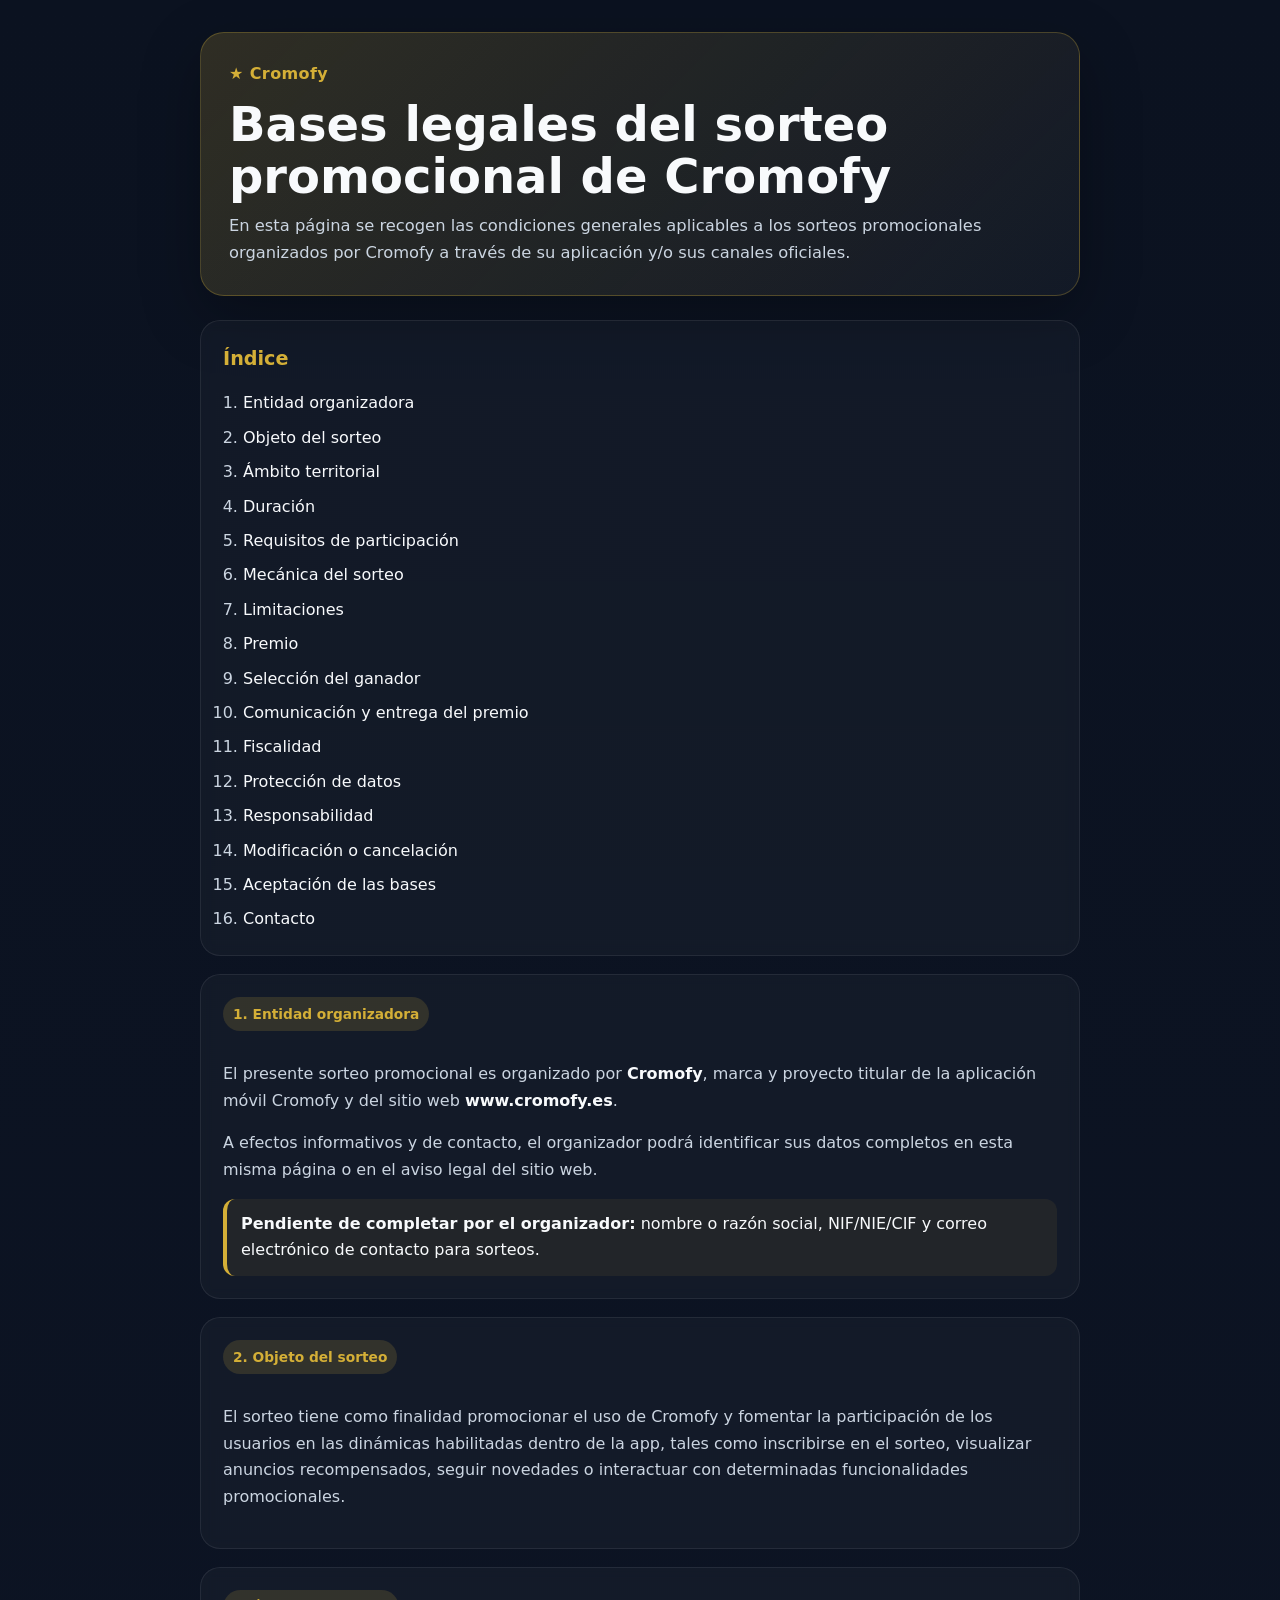
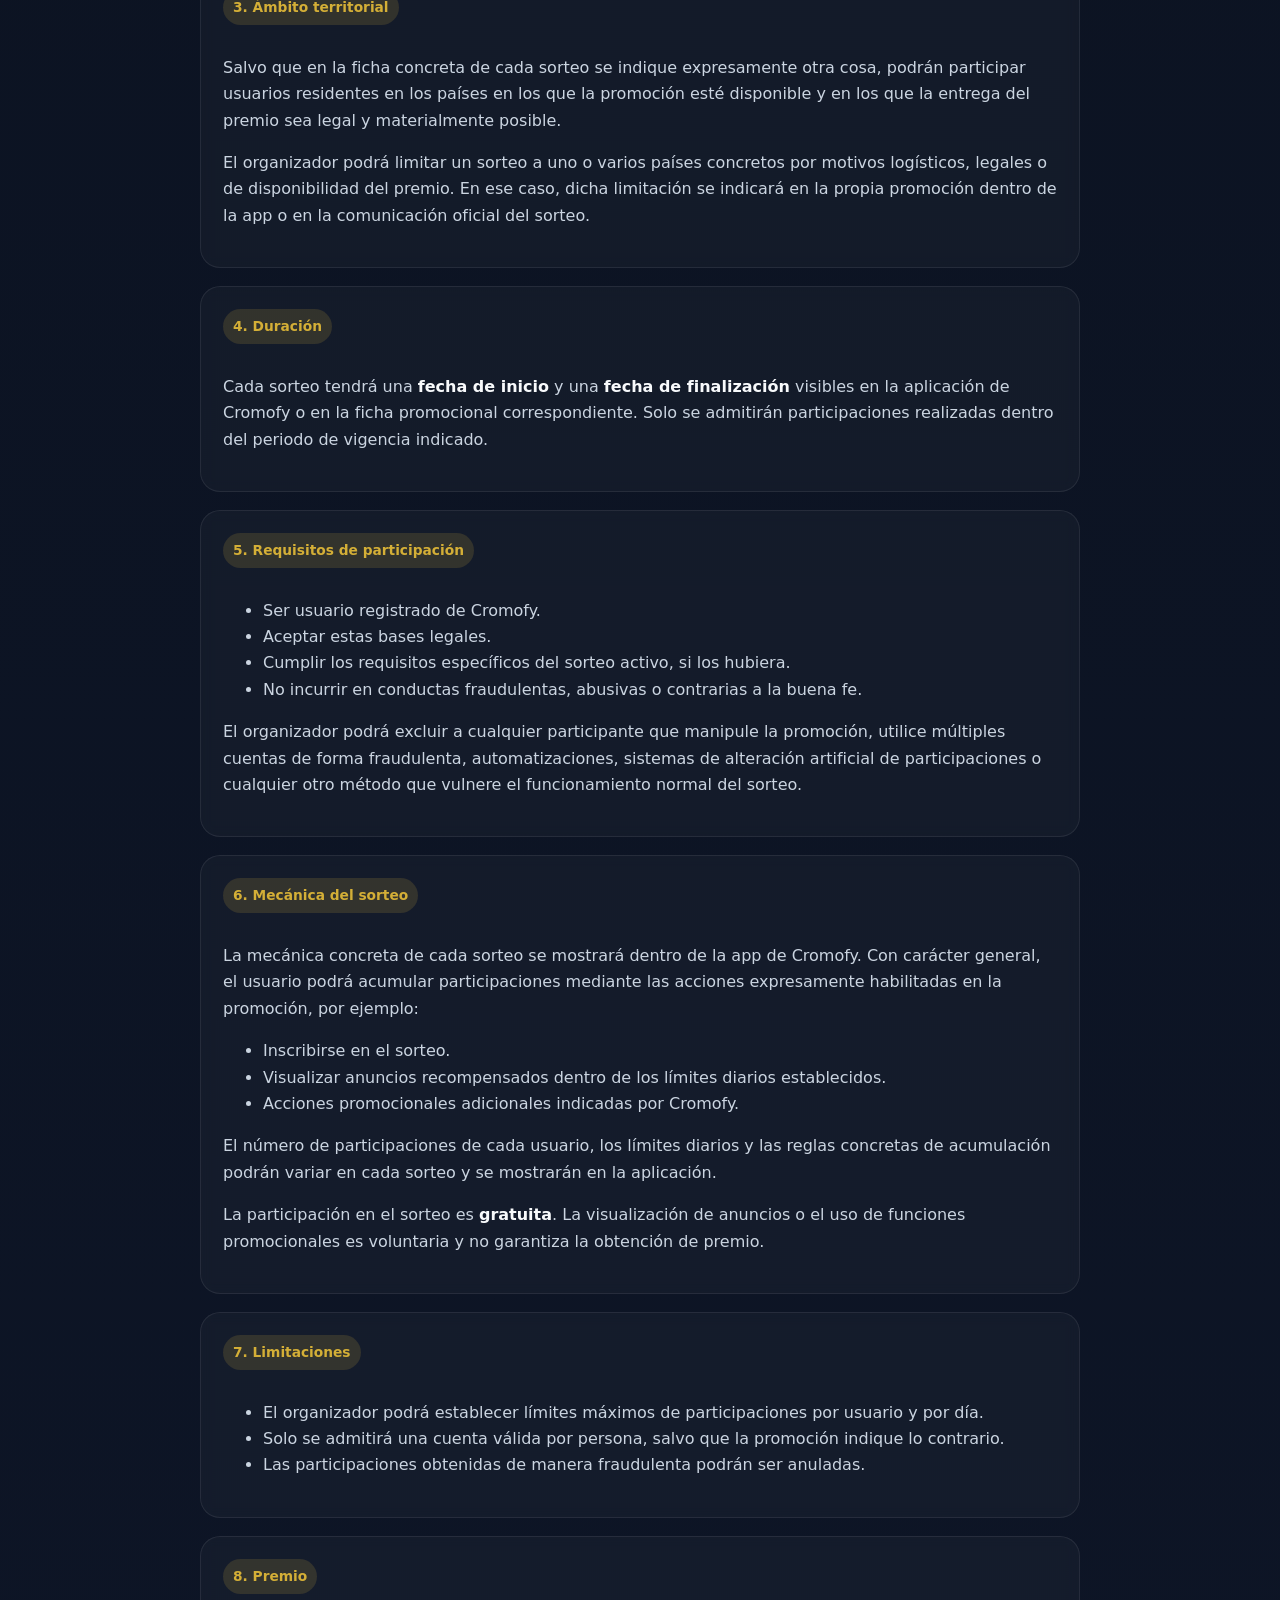
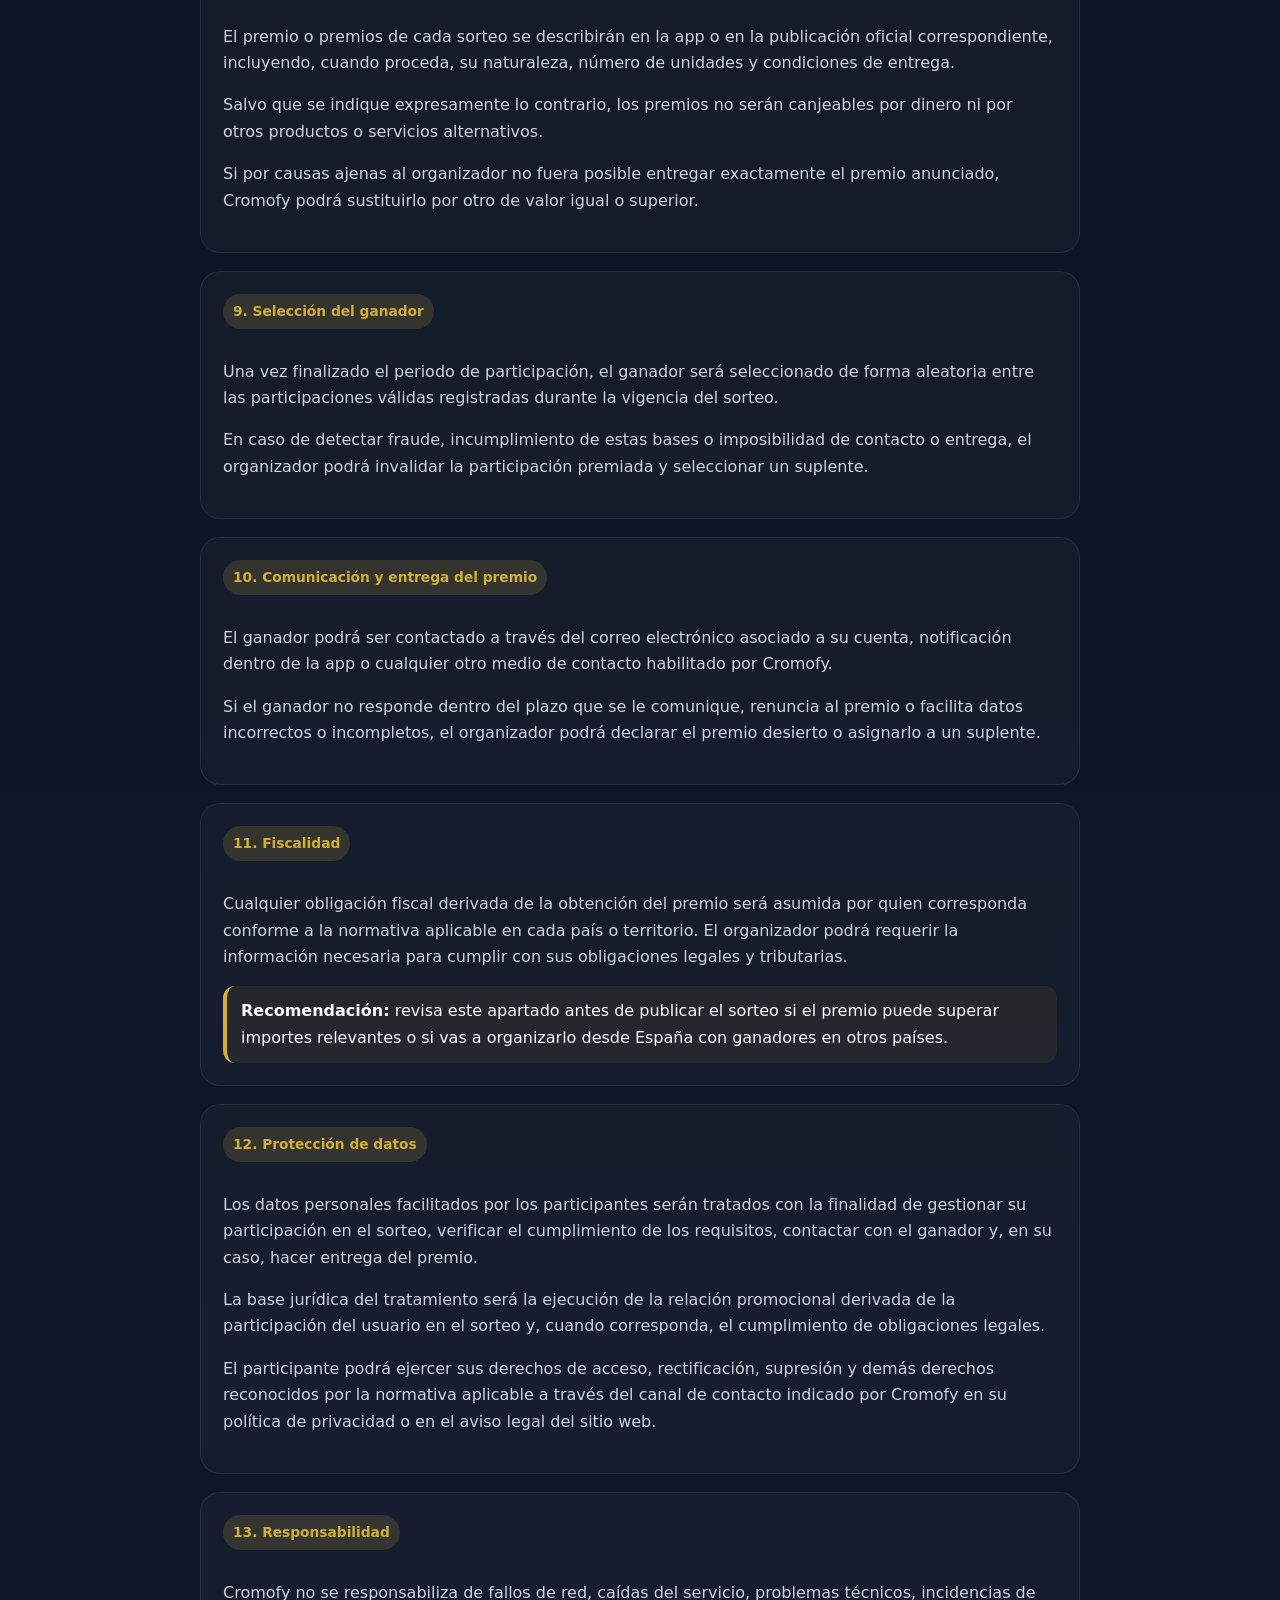
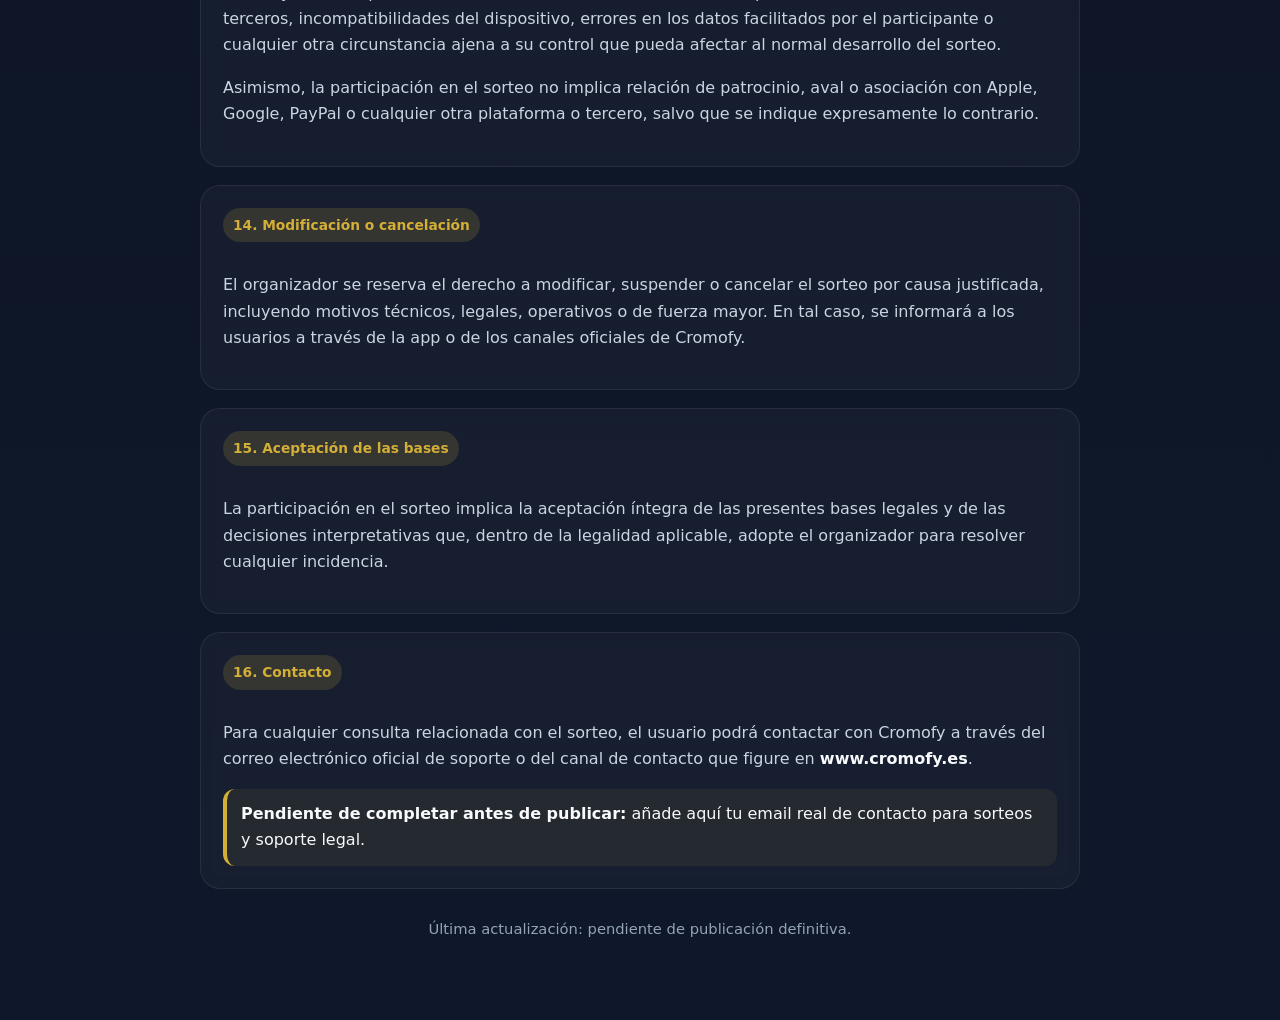
==== bases/index.html @ 8ae125c5 "Create index.html" ====
<!DOCTYPE html>
<html lang="es">
<head>
  <meta charset="UTF-8" />
  <meta name="viewport" content="width=device-width, initial-scale=1.0" />
  <title>Bases legales del sorteo | Cromofy</title>
  <meta name="description" content="Bases legales de los sorteos promocionales organizados por Cromofy." />
  <style>
    :root {
      --bg: #0f172a;
      --card: #111827;
      --text: #f8fafc;
      --muted: #cbd5e1;
      --gold: #d4af37;
      --gold-soft: rgba(212, 175, 55, 0.16);
      --border: rgba(212, 175, 55, 0.28);
      --max: 920px;
    }

    * { box-sizing: border-box; }

    html { scroll-behavior: smooth; }

    body {
      margin: 0;
      font-family: system-ui, -apple-system, BlinkMacSystemFont, "Segoe UI", sans-serif;
      background: linear-gradient(180deg, #0b1220 0%, var(--bg) 100%);
      color: var(--text);
      line-height: 1.65;
    }

    .wrap {
      max-width: var(--max);
      margin: 0 auto;
      padding: 32px 20px 64px;
    }

    .hero {
      background: linear-gradient(135deg, rgba(212,175,55,0.18), rgba(255,255,255,0.03));
      border: 1px solid var(--border);
      border-radius: 24px;
      padding: 28px;
      box-shadow: 0 20px 60px rgba(0,0,0,0.28);
      margin-bottom: 24px;
    }

    .brand {
      display: inline-flex;
      align-items: center;
      gap: 10px;
      color: var(--gold);
      font-weight: 800;
      letter-spacing: 0.4px;
      margin-bottom: 12px;
    }

    h1 {
      margin: 0 0 10px;
      font-size: clamp(2rem, 4vw, 3rem);
      line-height: 1.08;
    }

    .lead {
      margin: 0;
      color: var(--muted);
      font-size: 1.02rem;
    }

    .toc, .card {
      background: rgba(255,255,255,0.03);
      border: 1px solid rgba(255,255,255,0.08);
      border-radius: 20px;
      padding: 22px;
      margin-bottom: 18px;
      backdrop-filter: blur(6px);
    }

    .toc h2, .card h2 {
      margin-top: 0;
      color: var(--gold);
      font-size: 1.2rem;
    }

    .toc a {
      color: var(--text);
      text-decoration: none;
    }

    .toc a:hover { color: var(--gold); }

    .toc ol {
      margin: 0;
      padding-left: 20px;
      display: grid;
      gap: 8px;
    }

    h3 {
      margin-bottom: 8px;
      color: #fff7d1;
      font-size: 1rem;
    }

    p, li { color: var(--muted); }

    strong { color: var(--text); }

    .badge {
      display: inline-block;
      padding: 6px 10px;
      border-radius: 999px;
      background: var(--gold-soft);
      color: var(--gold);
      font-weight: 700;
      font-size: 0.86rem;
      margin-bottom: 14px;
    }

    .notice {
      border-left: 4px solid var(--gold);
      padding: 12px 14px;
      border-radius: 12px;
      background: rgba(212,175,55,0.08);
      color: var(--text);
    }

    .footer {
      margin-top: 28px;
      text-align: center;
      color: #94a3b8;
      font-size: 0.92rem;
    }

    code.inline {
      background: rgba(255,255,255,0.06);
      padding: 2px 6px;
      border-radius: 6px;
      color: #fff;
      font-family: ui-monospace, SFMono-Regular, Menlo, monospace;
    }

    @media (max-width: 640px) {
      .hero, .toc, .card { padding: 18px; border-radius: 18px; }
      .wrap { padding: 20px 14px 48px; }
    }
  </style>
</head>
<body>
  <main class="wrap">
    <section class="hero">
      <div class="brand">★ Cromofy</div>
      <h1>Bases legales del sorteo promocional de Cromofy</h1>
      <p class="lead">
        En esta página se recogen las condiciones generales aplicables a los sorteos promocionales organizados por Cromofy a través de su aplicación y/o sus canales oficiales.
      </p>
    </section>

    <section class="toc">
      <h2>Índice</h2>
      <ol>
        <li><a href="#organizador">Entidad organizadora</a></li>
        <li><a href="#objeto">Objeto del sorteo</a></li>
        <li><a href="#ambito">Ámbito territorial</a></li>
        <li><a href="#duracion">Duración</a></li>
        <li><a href="#participacion">Requisitos de participación</a></li>
        <li><a href="#mecanica">Mecánica del sorteo</a></li>
        <li><a href="#limitaciones">Limitaciones</a></li>
        <li><a href="#premio">Premio</a></li>
        <li><a href="#ganador">Selección del ganador</a></li>
        <li><a href="#comunicacion">Comunicación y entrega del premio</a></li>
        <li><a href="#fiscalidad">Fiscalidad</a></li>
        <li><a href="#proteccion">Protección de datos</a></li>
        <li><a href="#responsabilidad">Responsabilidad</a></li>
        <li><a href="#modificaciones">Modificación o cancelación</a></li>
        <li><a href="#aceptacion">Aceptación de las bases</a></li>
        <li><a href="#contacto">Contacto</a></li>
      </ol>
    </section>

    <section class="card" id="organizador">
      <span class="badge">1. Entidad organizadora</span>
      <p>
        El presente sorteo promocional es organizado por <strong>Cromofy</strong>, marca y proyecto titular de la aplicación móvil Cromofy y del sitio web <strong>www.cromofy.es</strong>.
      </p>
      <p>
        A efectos informativos y de contacto, el organizador podrá identificar sus datos completos en esta misma página o en el aviso legal del sitio web.
      </p>
      <div class="notice">
        <strong>Pendiente de completar por el organizador:</strong> nombre o razón social, NIF/NIE/CIF y correo electrónico de contacto para sorteos.
      </div>
    </section>

    <section class="card" id="objeto">
      <span class="badge">2. Objeto del sorteo</span>
      <p>
        El sorteo tiene como finalidad promocionar el uso de Cromofy y fomentar la participación de los usuarios en las dinámicas habilitadas dentro de la app, tales como inscribirse en el sorteo, visualizar anuncios recompensados, seguir novedades o interactuar con determinadas funcionalidades promocionales.
      </p>
    </section>

    <section class="card" id="ambito">
      <span class="badge">3. Ámbito territorial</span>
      <p>
        Salvo que en la ficha concreta de cada sorteo se indique expresamente otra cosa, podrán participar usuarios residentes en los países en los que la promoción esté disponible y en los que la entrega del premio sea legal y materialmente posible.
      </p>
      <p>
        El organizador podrá limitar un sorteo a uno o varios países concretos por motivos logísticos, legales o de disponibilidad del premio. En ese caso, dicha limitación se indicará en la propia promoción dentro de la app o en la comunicación oficial del sorteo.
      </p>
    </section>

    <section class="card" id="duracion">
      <span class="badge">4. Duración</span>
      <p>
        Cada sorteo tendrá una <strong>fecha de inicio</strong> y una <strong>fecha de finalización</strong> visibles en la aplicación de Cromofy o en la ficha promocional correspondiente. Solo se admitirán participaciones realizadas dentro del periodo de vigencia indicado.
      </p>
    </section>

    <section class="card" id="participacion">
      <span class="badge">5. Requisitos de participación</span>
      <ul>
        <li>Ser usuario registrado de Cromofy.</li>
        <li>Aceptar estas bases legales.</li>
        <li>Cumplir los requisitos específicos del sorteo activo, si los hubiera.</li>
        <li>No incurrir en conductas fraudulentas, abusivas o contrarias a la buena fe.</li>
      </ul>
      <p>
        El organizador podrá excluir a cualquier participante que manipule la promoción, utilice múltiples cuentas de forma fraudulenta, automatizaciones, sistemas de alteración artificial de participaciones o cualquier otro método que vulnere el funcionamiento normal del sorteo.
      </p>
    </section>

    <section class="card" id="mecanica">
      <span class="badge">6. Mecánica del sorteo</span>
      <p>
        La mecánica concreta de cada sorteo se mostrará dentro de la app de Cromofy. Con carácter general, el usuario podrá acumular participaciones mediante las acciones expresamente habilitadas en la promoción, por ejemplo:
      </p>
      <ul>
        <li>Inscribirse en el sorteo.</li>
        <li>Visualizar anuncios recompensados dentro de los límites diarios establecidos.</li>
        <li>Acciones promocionales adicionales indicadas por Cromofy.</li>
      </ul>
      <p>
        El número de participaciones de cada usuario, los límites diarios y las reglas concretas de acumulación podrán variar en cada sorteo y se mostrarán en la aplicación.
      </p>
      <p>
        La participación en el sorteo es <strong>gratuita</strong>. La visualización de anuncios o el uso de funciones promocionales es voluntaria y no garantiza la obtención de premio.
      </p>
    </section>

    <section class="card" id="limitaciones">
      <span class="badge">7. Limitaciones</span>
      <ul>
        <li>El organizador podrá establecer límites máximos de participaciones por usuario y por día.</li>
        <li>Solo se admitirá una cuenta válida por persona, salvo que la promoción indique lo contrario.</li>
        <li>Las participaciones obtenidas de manera fraudulenta podrán ser anuladas.</li>
      </ul>
    </section>

    <section class="card" id="premio">
      <span class="badge">8. Premio</span>
      <p>
        El premio o premios de cada sorteo se describirán en la app o en la publicación oficial correspondiente, incluyendo, cuando proceda, su naturaleza, número de unidades y condiciones de entrega.
      </p>
      <p>
        Salvo que se indique expresamente lo contrario, los premios no serán canjeables por dinero ni por otros productos o servicios alternativos.
      </p>
      <p>
        Si por causas ajenas al organizador no fuera posible entregar exactamente el premio anunciado, Cromofy podrá sustituirlo por otro de valor igual o superior.
      </p>
    </section>

    <section class="card" id="ganador">
      <span class="badge">9. Selección del ganador</span>
      <p>
        Una vez finalizado el periodo de participación, el ganador será seleccionado de forma aleatoria entre las participaciones válidas registradas durante la vigencia del sorteo.
      </p>
      <p>
        En caso de detectar fraude, incumplimiento de estas bases o imposibilidad de contacto o entrega, el organizador podrá invalidar la participación premiada y seleccionar un suplente.
      </p>
    </section>

    <section class="card" id="comunicacion">
      <span class="badge">10. Comunicación y entrega del premio</span>
      <p>
        El ganador podrá ser contactado a través del correo electrónico asociado a su cuenta, notificación dentro de la app o cualquier otro medio de contacto habilitado por Cromofy.
      </p>
      <p>
        Si el ganador no responde dentro del plazo que se le comunique, renuncia al premio o facilita datos incorrectos o incompletos, el organizador podrá declarar el premio desierto o asignarlo a un suplente.
      </p>
    </section>

    <section class="card" id="fiscalidad">
      <span class="badge">11. Fiscalidad</span>
      <p>
        Cualquier obligación fiscal derivada de la obtención del premio será asumida por quien corresponda conforme a la normativa aplicable en cada país o territorio. El organizador podrá requerir la información necesaria para cumplir con sus obligaciones legales y tributarias.
      </p>
      <div class="notice">
        <strong>Recomendación:</strong> revisa este apartado antes de publicar el sorteo si el premio puede superar importes relevantes o si vas a organizarlo desde España con ganadores en otros países.
      </div>
    </section>

    <section class="card" id="proteccion">
      <span class="badge">12. Protección de datos</span>
      <p>
        Los datos personales facilitados por los participantes serán tratados con la finalidad de gestionar su participación en el sorteo, verificar el cumplimiento de los requisitos, contactar con el ganador y, en su caso, hacer entrega del premio.
      </p>
      <p>
        La base jurídica del tratamiento será la ejecución de la relación promocional derivada de la participación del usuario en el sorteo y, cuando corresponda, el cumplimiento de obligaciones legales.
      </p>
      <p>
        El participante podrá ejercer sus derechos de acceso, rectificación, supresión y demás derechos reconocidos por la normativa aplicable a través del canal de contacto indicado por Cromofy en su política de privacidad o en el aviso legal del sitio web.
      </p>
    </section>

    <section class="card" id="responsabilidad">
      <span class="badge">13. Responsabilidad</span>
      <p>
        Cromofy no se responsabiliza de fallos de red, caídas del servicio, problemas técnicos, incidencias de terceros, incompatibilidades del dispositivo, errores en los datos facilitados por el participante o cualquier otra circunstancia ajena a su control que pueda afectar al normal desarrollo del sorteo.
      </p>
      <p>
        Asimismo, la participación en el sorteo no implica relación de patrocinio, aval o asociación con Apple, Google, PayPal o cualquier otra plataforma o tercero, salvo que se indique expresamente lo contrario.
      </p>
    </section>

    <section class="card" id="modificaciones">
      <span class="badge">14. Modificación o cancelación</span>
      <p>
        El organizador se reserva el derecho a modificar, suspender o cancelar el sorteo por causa justificada, incluyendo motivos técnicos, legales, operativos o de fuerza mayor. En tal caso, se informará a los usuarios a través de la app o de los canales oficiales de Cromofy.
      </p>
    </section>

    <section class="card" id="aceptacion">
      <span class="badge">15. Aceptación de las bases</span>
      <p>
        La participación en el sorteo implica la aceptación íntegra de las presentes bases legales y de las decisiones interpretativas que, dentro de la legalidad aplicable, adopte el organizador para resolver cualquier incidencia.
      </p>
    </section>

    <section class="card" id="contacto">
      <span class="badge">16. Contacto</span>
      <p>
        Para cualquier consulta relacionada con el sorteo, el usuario podrá contactar con Cromofy a través del correo electrónico oficial de soporte o del canal de contacto que figure en <strong>www.cromofy.es</strong>.
      </p>
      <div class="notice">
        <strong>Pendiente de completar antes de publicar:</strong> añade aquí tu email real de contacto para sorteos y soporte legal.
      </div>
    </section>

    <p class="footer">
      Última actualización: pendiente de publicación definitiva.
    </p>
  </main>
</body>
</html>
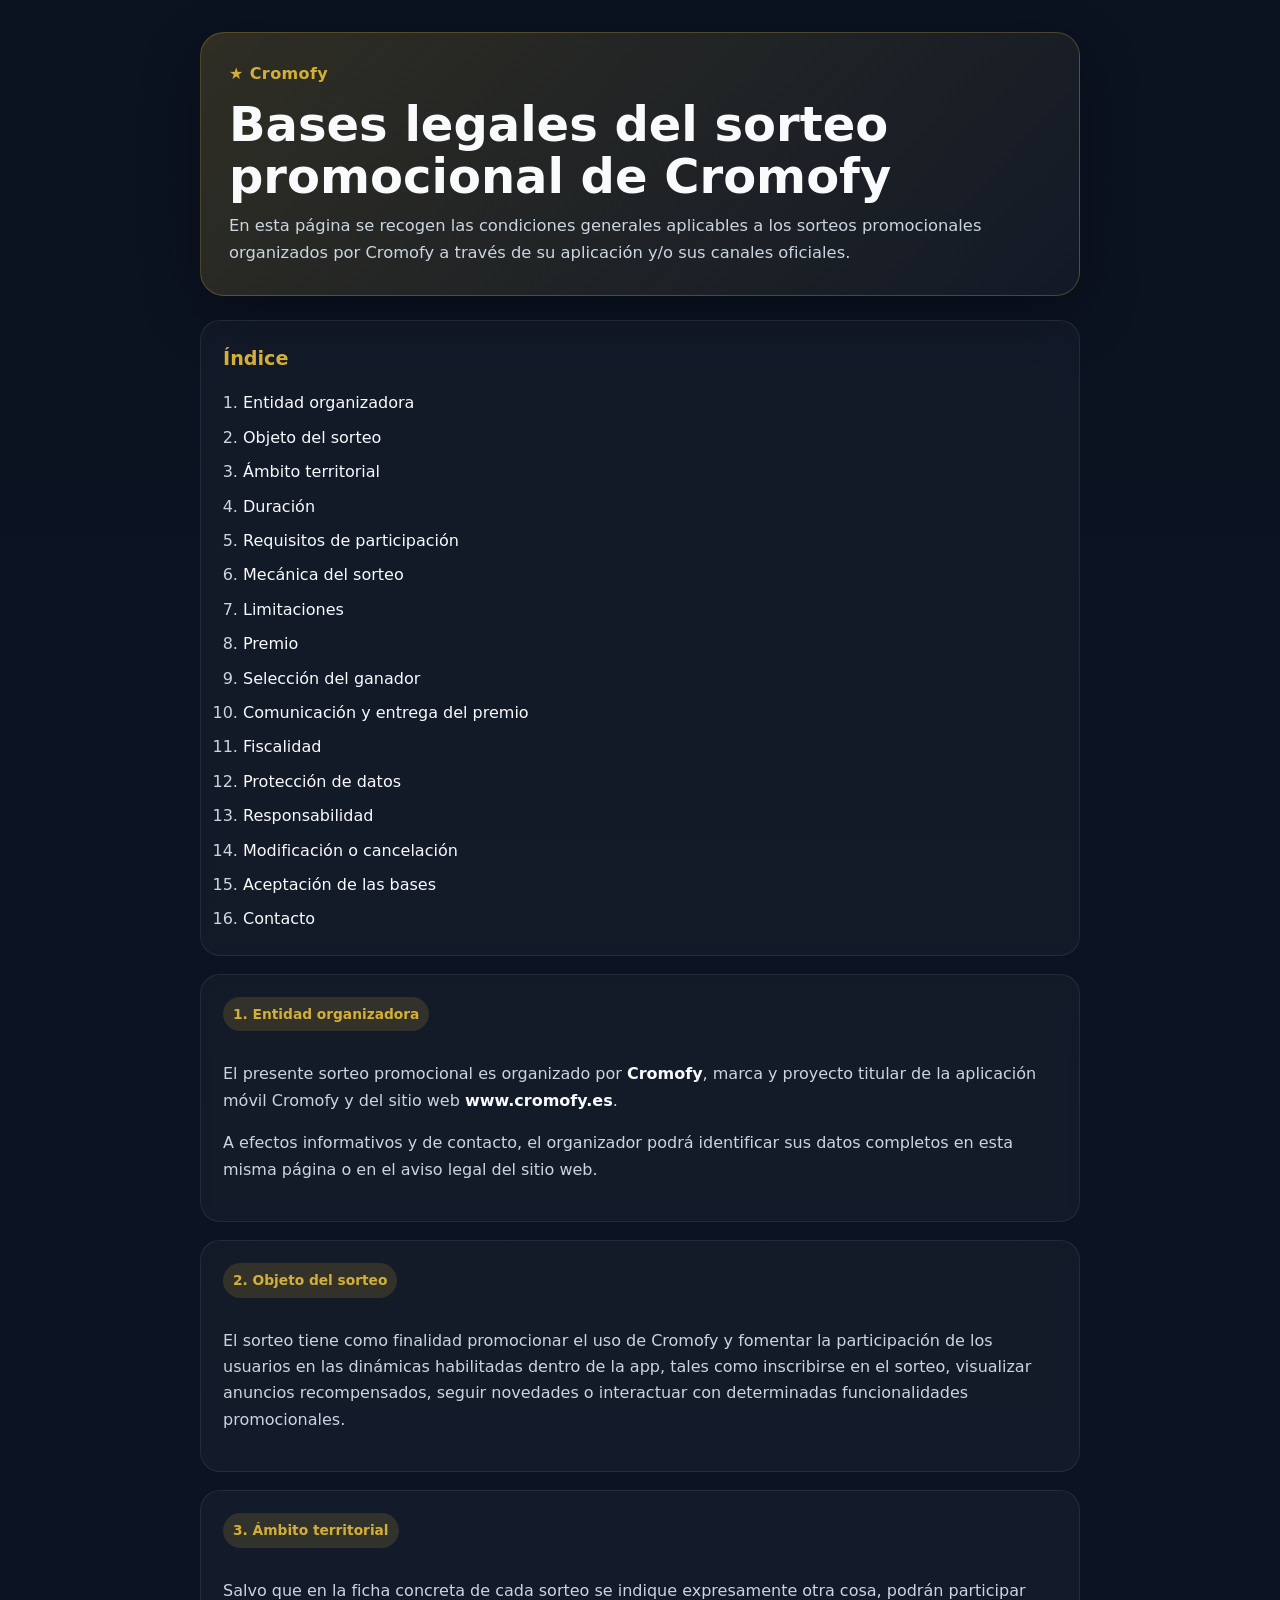
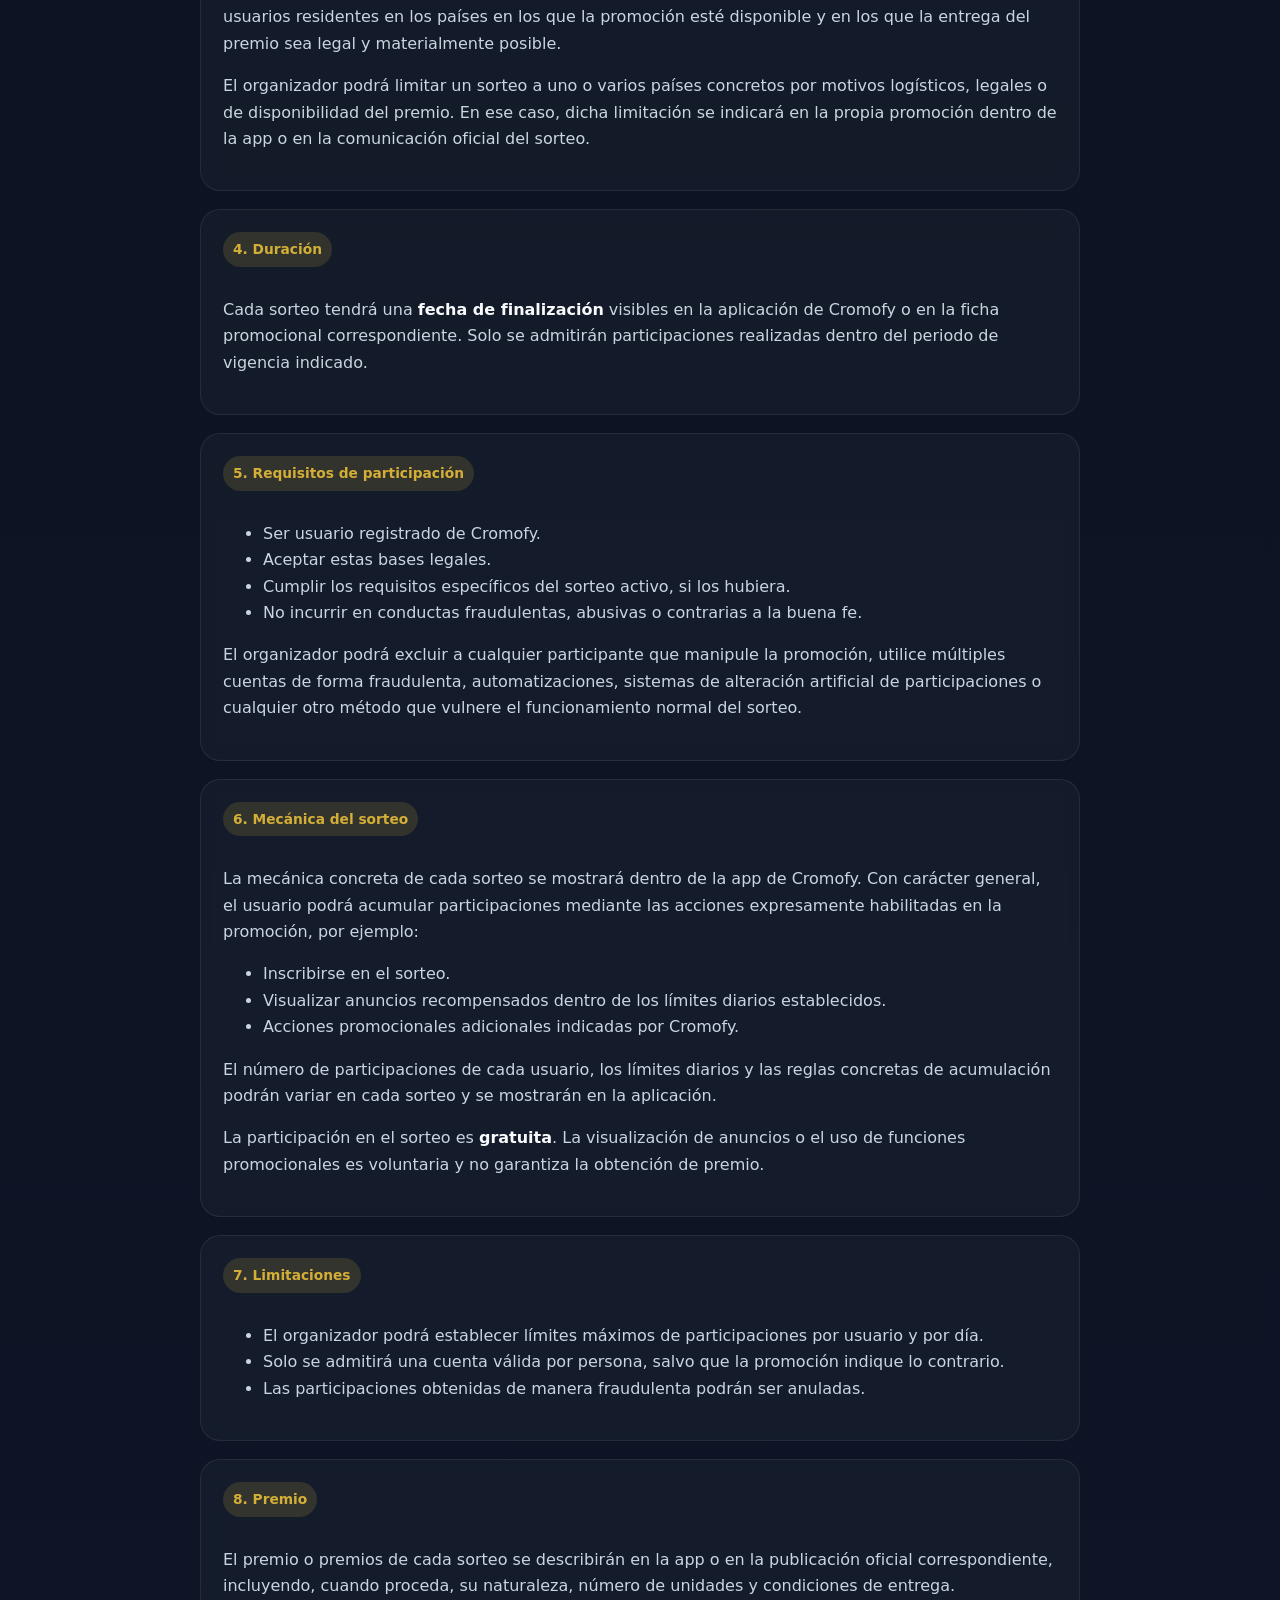
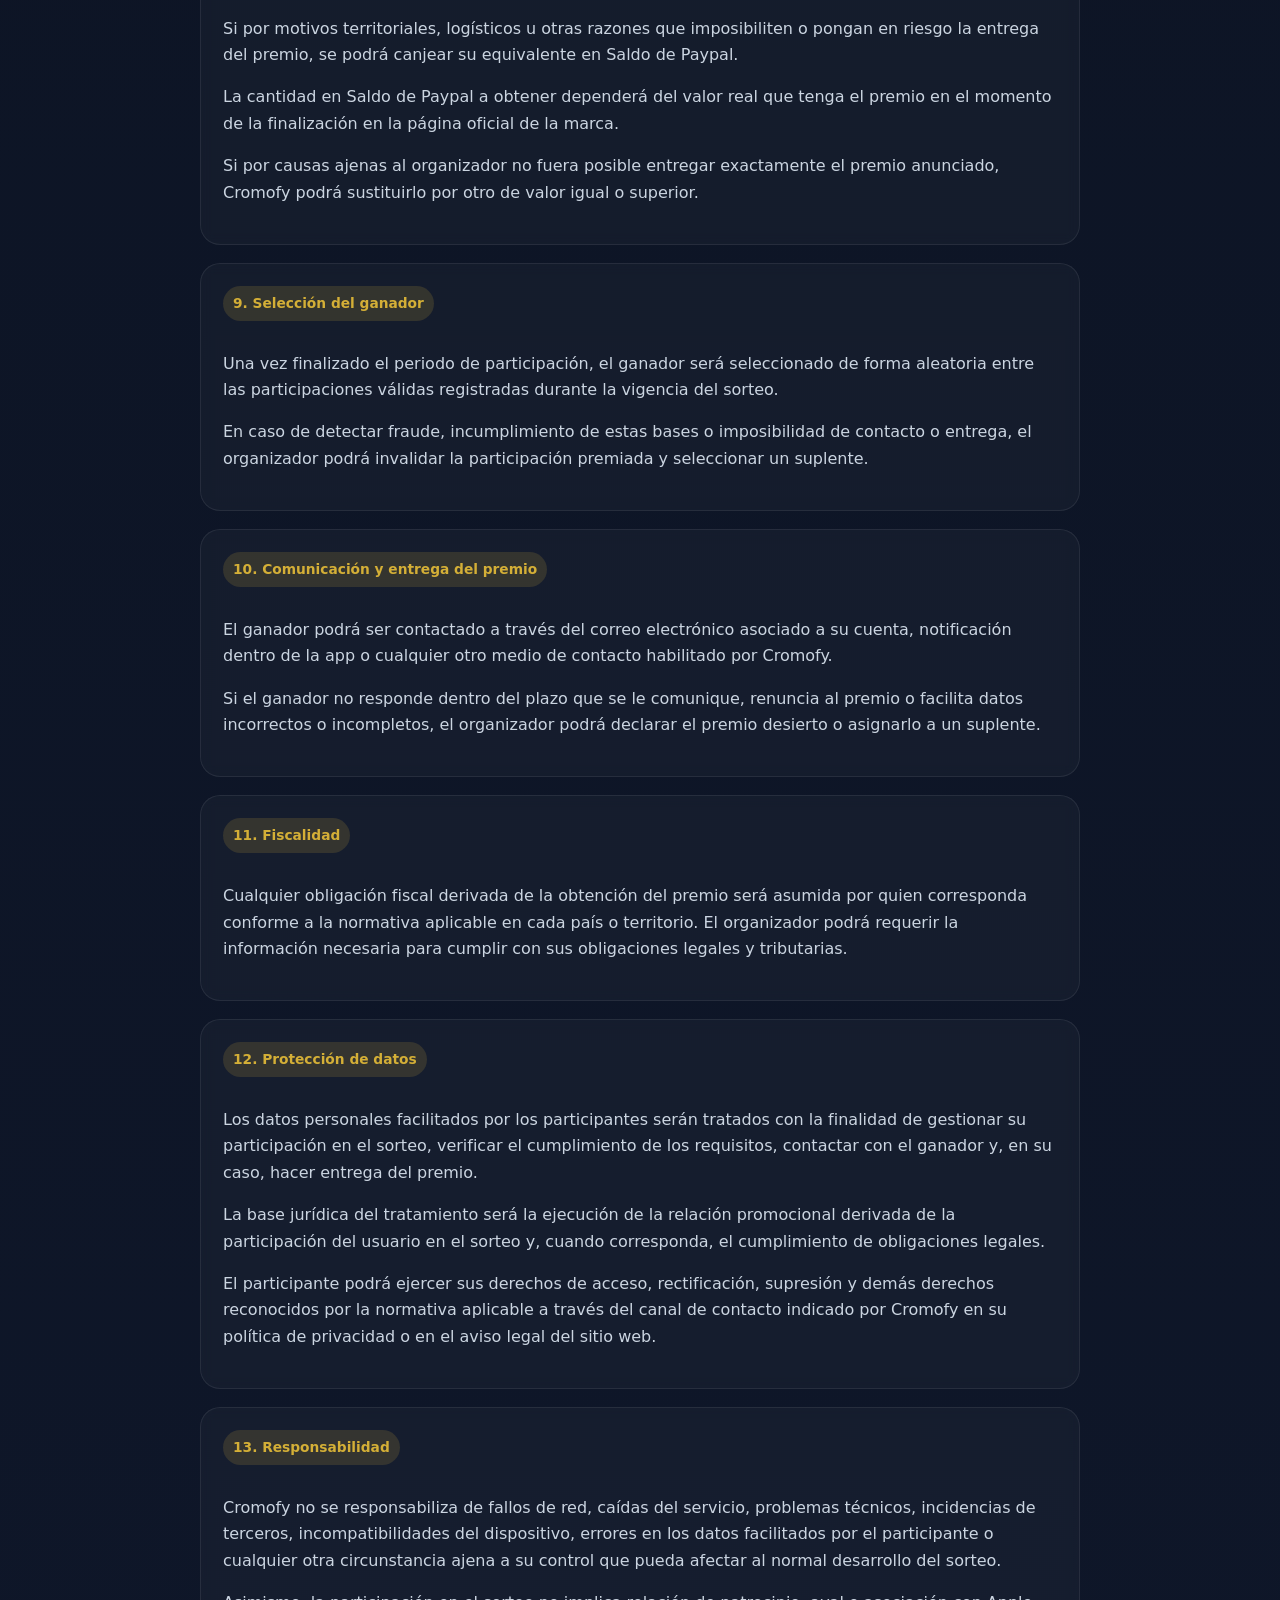
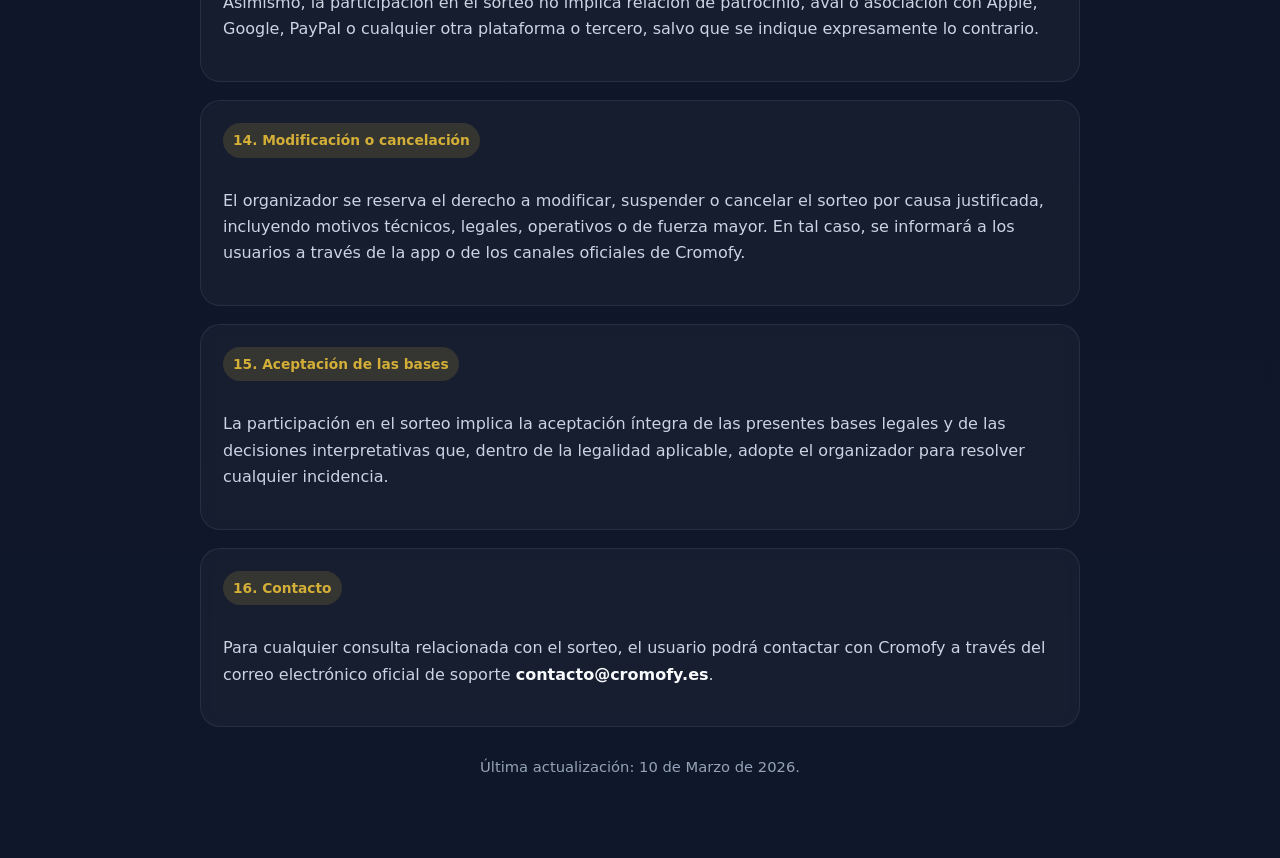
==== commit 678a4201: "Update index.html" ====
--- a/bases/index.html
+++ b/bases/index.html
@@ -185,9 +185,6 @@
       <p>
         A efectos informativos y de contacto, el organizador podrá identificar sus datos completos en esta misma página o en el aviso legal del sitio web.
       </p>
-      <div class="notice">
-        <strong>Pendiente de completar por el organizador:</strong> nombre o razón social, NIF/NIE/CIF y correo electrónico de contacto para sorteos.
-      </div>
     </section>
 
     <section class="card" id="objeto">
@@ -210,7 +207,7 @@
     <section class="card" id="duracion">
       <span class="badge">4. Duración</span>
       <p>
-        Cada sorteo tendrá una <strong>fecha de inicio</strong> y una <strong>fecha de finalización</strong> visibles en la aplicación de Cromofy o en la ficha promocional correspondiente. Solo se admitirán participaciones realizadas dentro del periodo de vigencia indicado.
+        Cada sorteo tendrá una <strong>fecha de finalización</strong> visibles en la aplicación de Cromofy o en la ficha promocional correspondiente. Solo se admitirán participaciones realizadas dentro del periodo de vigencia indicado.
       </p>
     </section>
 
@@ -260,7 +257,10 @@
         El premio o premios de cada sorteo se describirán en la app o en la publicación oficial correspondiente, incluyendo, cuando proceda, su naturaleza, número de unidades y condiciones de entrega.
       </p>
       <p>
-        Salvo que se indique expresamente lo contrario, los premios no serán canjeables por dinero ni por otros productos o servicios alternativos.
+        Si por motivos territoriales, logísticos u otras razones que imposibiliten o pongan en riesgo la entrega del premio, se podrá canjear su equivalente en Saldo de Paypal.
+      </p>
+      <p>
+        La cantidad en Saldo de Paypal a obtener dependerá del valor real que tenga el premio en el momento de la finalización en la página oficial de la marca. 
       </p>
       <p>
         Si por causas ajenas al organizador no fuera posible entregar exactamente el premio anunciado, Cromofy podrá sustituirlo por otro de valor igual o superior.
@@ -292,9 +292,6 @@
       <p>
         Cualquier obligación fiscal derivada de la obtención del premio será asumida por quien corresponda conforme a la normativa aplicable en cada país o territorio. El organizador podrá requerir la información necesaria para cumplir con sus obligaciones legales y tributarias.
       </p>
-      <div class="notice">
-        <strong>Recomendación:</strong> revisa este apartado antes de publicar el sorteo si el premio puede superar importes relevantes o si vas a organizarlo desde España con ganadores en otros países.
-      </div>
     </section>
 
     <section class="card" id="proteccion">
@@ -337,15 +334,12 @@
     <section class="card" id="contacto">
       <span class="badge">16. Contacto</span>
       <p>
-        Para cualquier consulta relacionada con el sorteo, el usuario podrá contactar con Cromofy a través del correo electrónico oficial de soporte o del canal de contacto que figure en <strong>www.cromofy.es</strong>.
-      </p>
-      <div class="notice">
-        <strong>Pendiente de completar antes de publicar:</strong> añade aquí tu email real de contacto para sorteos y soporte legal.
-      </div>
+        Para cualquier consulta relacionada con el sorteo, el usuario podrá contactar con Cromofy a través del correo electrónico oficial de soporte <strong>contacto@cromofy.es</strong>.
+      </p>
     </section>
 
     <p class="footer">
-      Última actualización: pendiente de publicación definitiva.
+      Última actualización: 10 de Marzo de 2026.
     </p>
   </main>
 </body>
